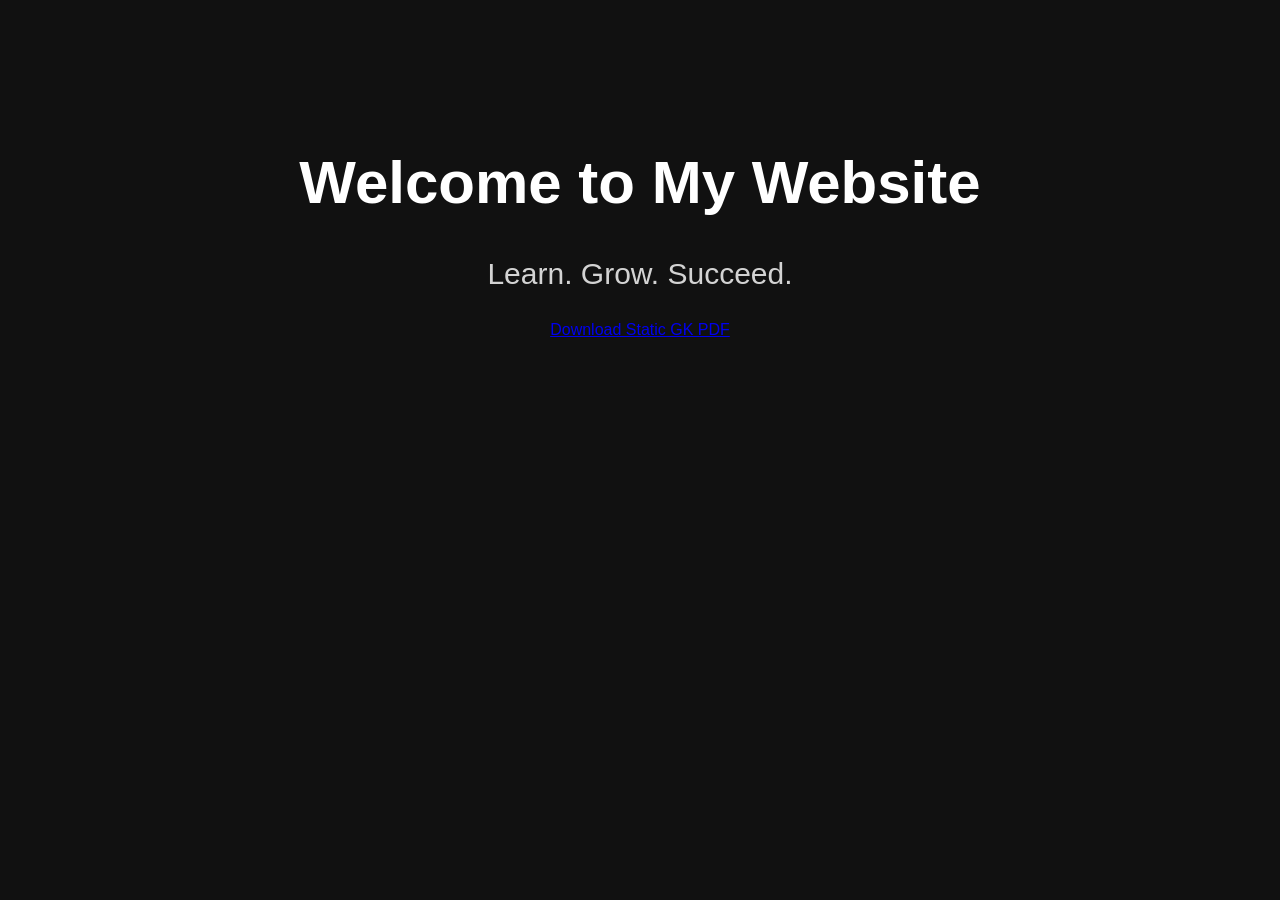
==== index.html @ 959d4a60 "Added PDF" ====
<!DOCTYPE html>
<html>

<head>

    <title>Ringreiso Website</title>
    <link rel="stylesheet" href="style.css">

</head>

<body>

    <h1>Welcome to My Website</h1>

    <p>Learn. Grow. Succeed.</p>
    <a href="Static_GK_for_Competitive_Exams.pdf" target="_blank">
Download Static GK PDF
</a>

</body>

</html>
---- style.css ----
body{
    background-color:#111;
    color:white;
    text-align:center;
    font-family:Arial;
    padding-top:100px;
}

h1{
    font-size:60px;
}

p{
    font-size:30px;
    color:lightgray;
}
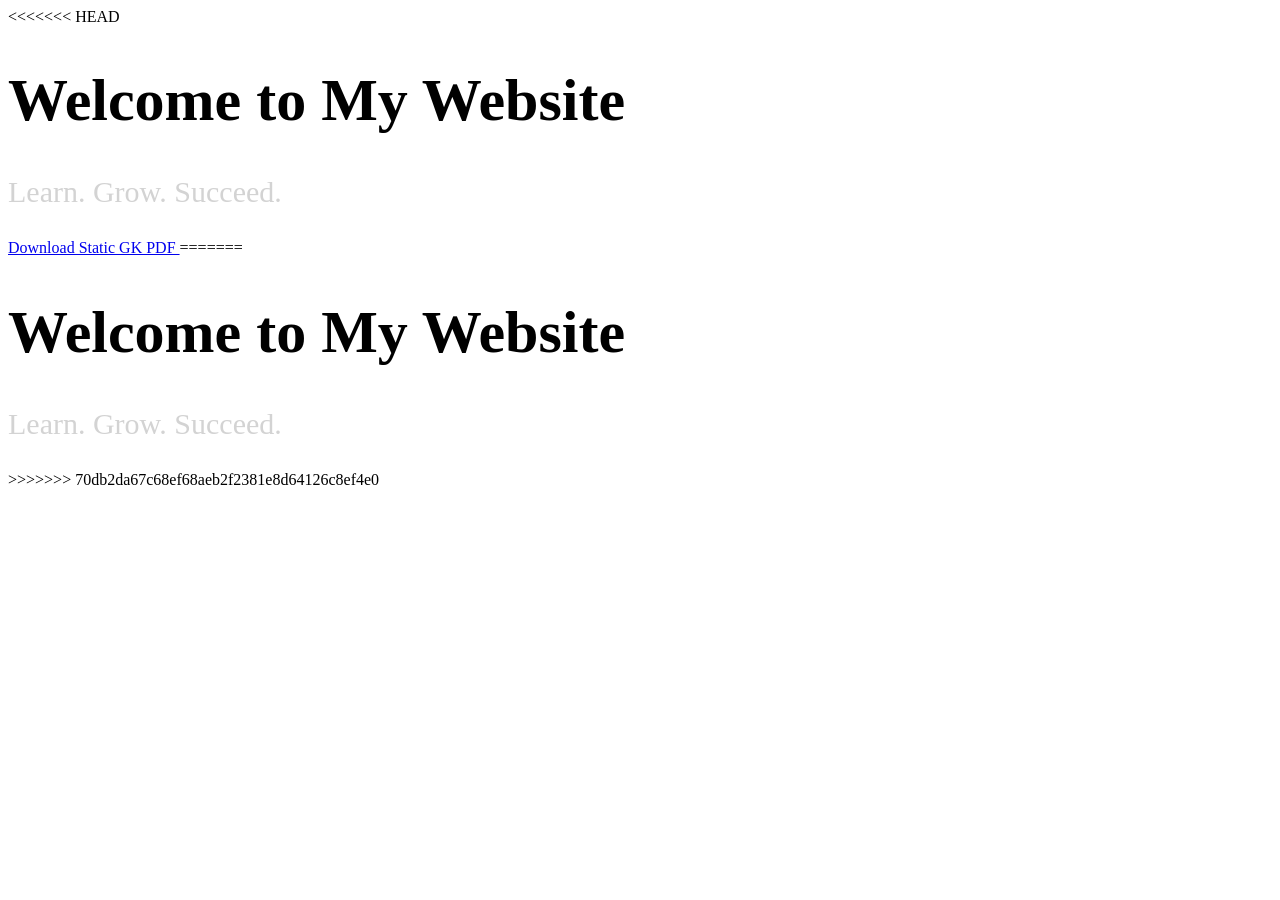
==== commit 011cdbe2: "Merged files" ====
--- a/index.html
+++ b/index.html
@@ -1,3 +1,4 @@
+<<<<<<< HEAD
 <!DOCTYPE html>
 <html>
 
@@ -19,4 +20,24 @@
 
 </body>
 
+=======
+<!DOCTYPE html>
+<html>
+
+<head>
+
+    <title>Ringreiso Website</title>
+    <link rel="stylesheet" href="style.css">
+
+</head>
+
+<body>
+
+    <h1>Welcome to My Website</h1>
+
+    <p>Learn. Grow. Succeed.</p>
+
+</body>
+
+>>>>>>> 70db2da67c68ef68aeb2f2381e8d64126c8ef4e0
 </html>
--- a/style.css
+++ b/style.css
@@ -1,3 +1,4 @@
+<<<<<<< HEAD
 body{
     background-color:#111;
     color:white;
@@ -13,4 +14,21 @@
 p{
     font-size:30px;
     color:lightgray;
+=======
+body{
+    background-color:#111;
+    color:white;
+    text-align:center;
+    font-family:Arial;
+    padding-top:100px;
+}
+
+h1{
+    font-size:60px;
+}
+
+p{
+    font-size:30px;
+    color:lightgray;
+>>>>>>> 70db2da67c68ef68aeb2f2381e8d64126c8ef4e0
 }
--- a/style.css
+++ b/style.css
@@ -1,3 +1,4 @@
+<<<<<<< HEAD
 body{
     background-color:#111;
     color:white;
@@ -13,4 +14,21 @@
 p{
     font-size:30px;
     color:lightgray;
+=======
+body{
+    background-color:#111;
+    color:white;
+    text-align:center;
+    font-family:Arial;
+    padding-top:100px;
+}
+
+h1{
+    font-size:60px;
+}
+
+p{
+    font-size:30px;
+    color:lightgray;
+>>>>>>> 70db2da67c68ef68aeb2f2381e8d64126c8ef4e0
 }
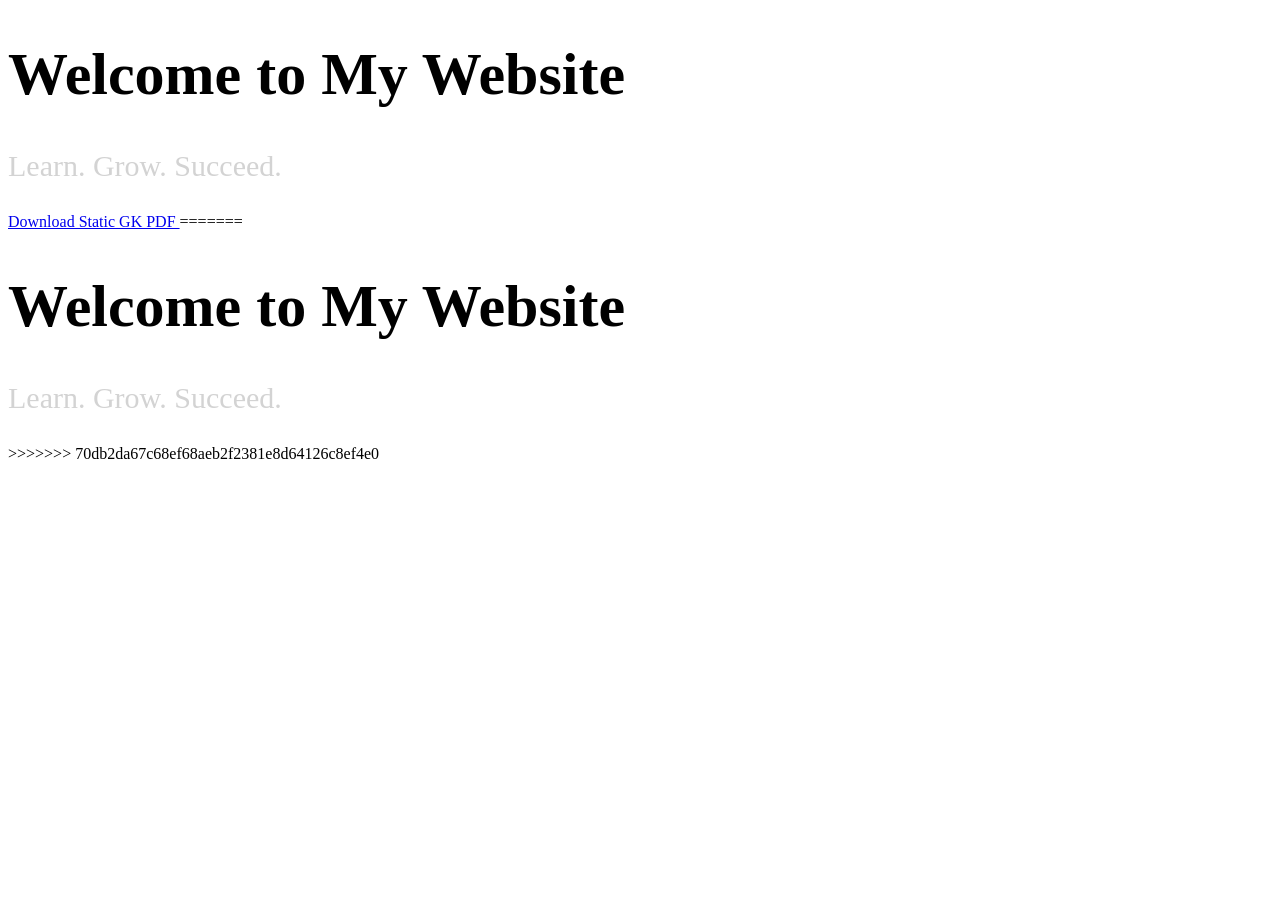
==== commit e2980ea5: "fixed website" ====
--- a/index.html
+++ b/index.html
@@ -1,4 +1,4 @@
-<<<<<<< HEAD
+
 <!DOCTYPE html>
 <html>
 
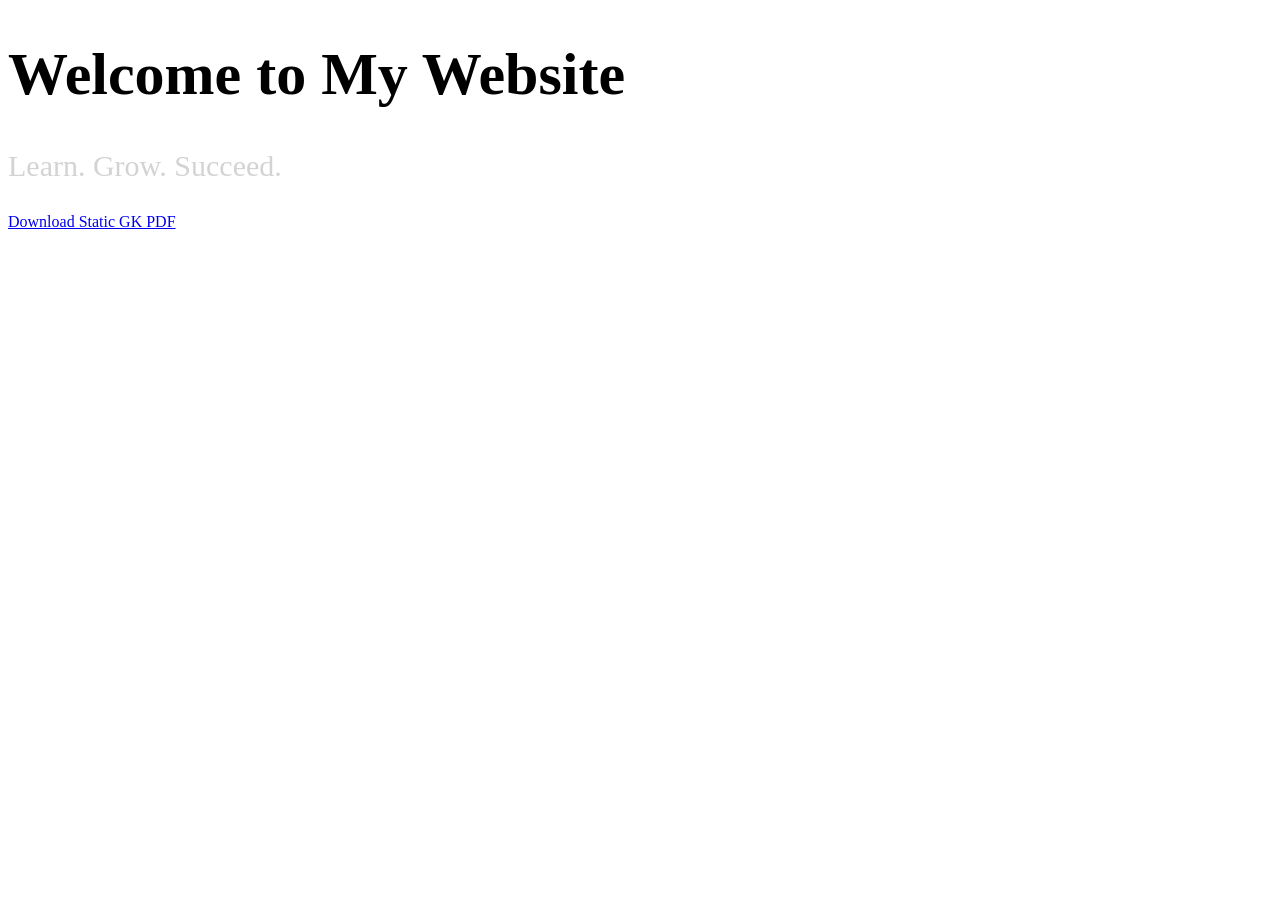
==== commit adc8de0b: "fixed website" ====
--- a/index.html
+++ b/index.html
@@ -19,25 +19,4 @@
 </a>
 
 </body>
-
-=======
-<!DOCTYPE html>
-<html>
-
-<head>
-
-    <title>Ringreiso Website</title>
-    <link rel="stylesheet" href="style.css">
-
-</head>
-
-<body>
-
-    <h1>Welcome to My Website</h1>
-
-    <p>Learn. Grow. Succeed.</p>
-
-</body>
-
->>>>>>> 70db2da67c68ef68aeb2f2381e8d64126c8ef4e0
 </html>
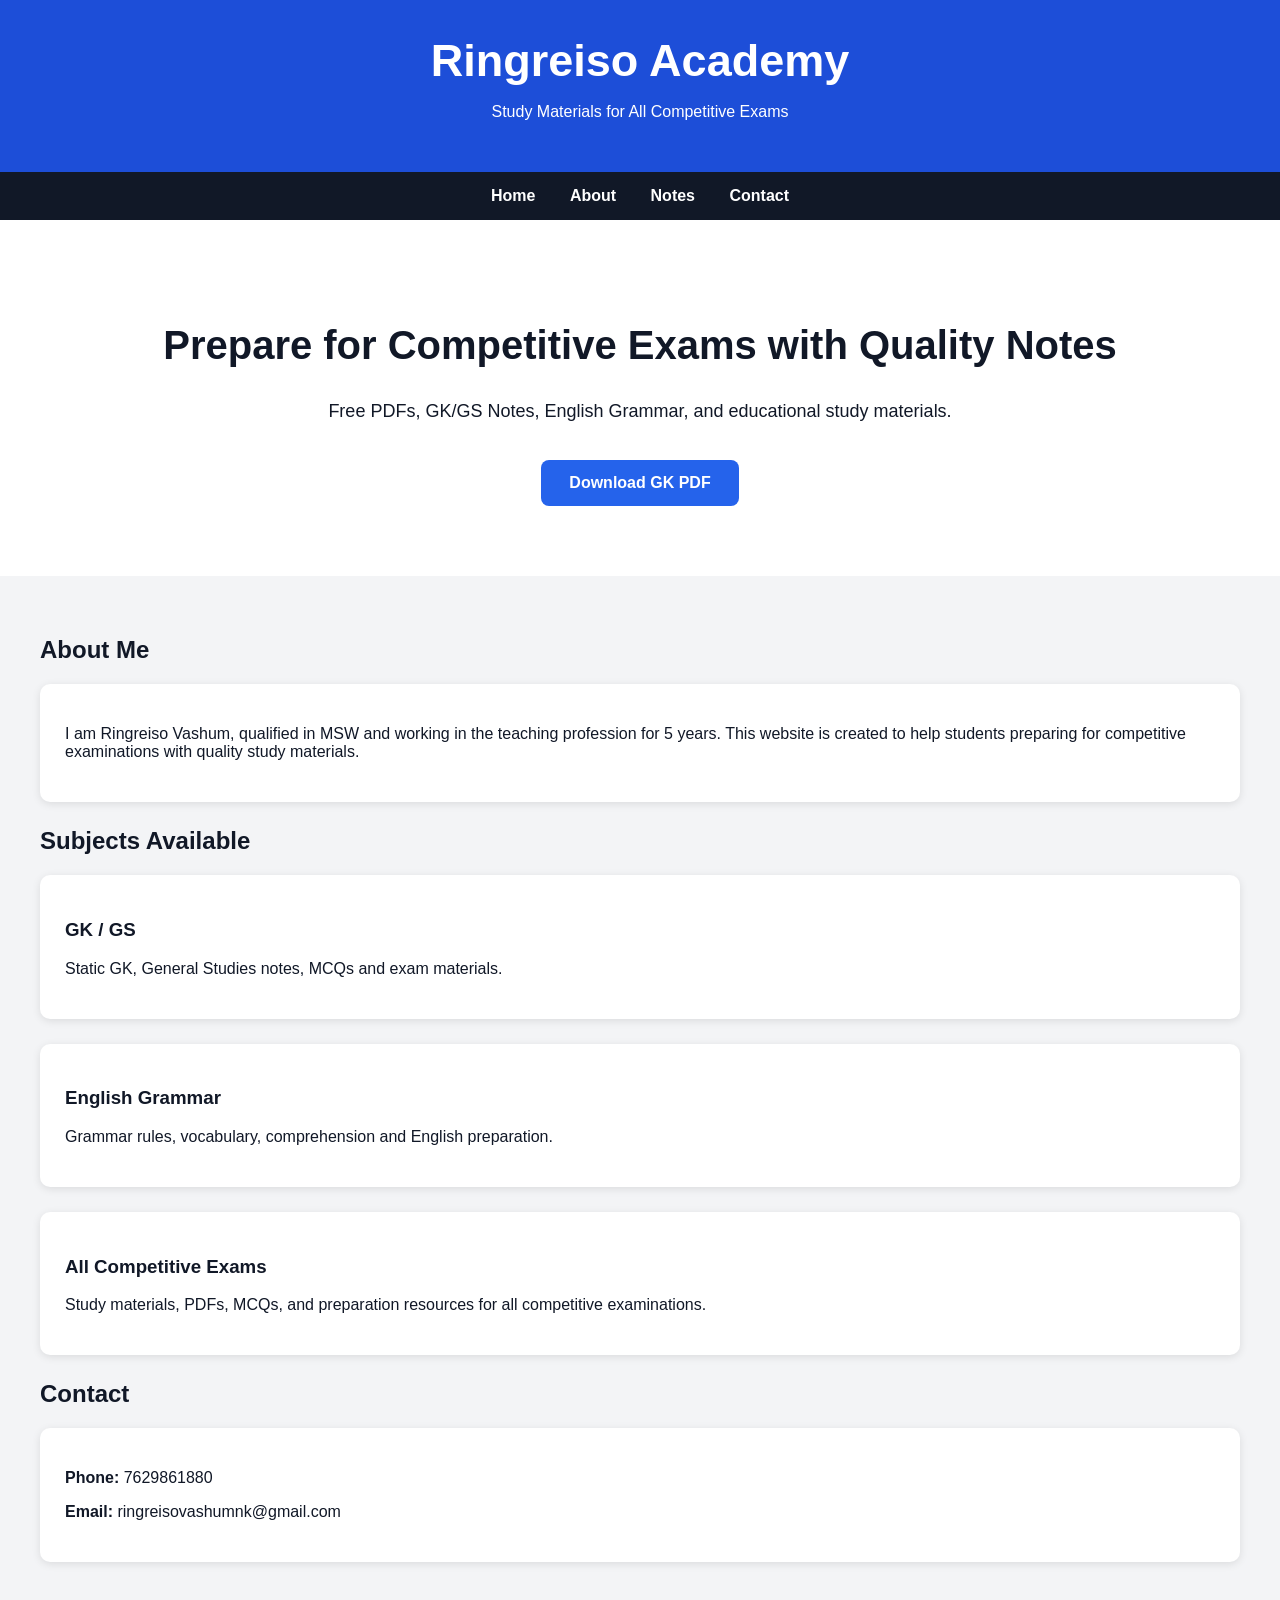
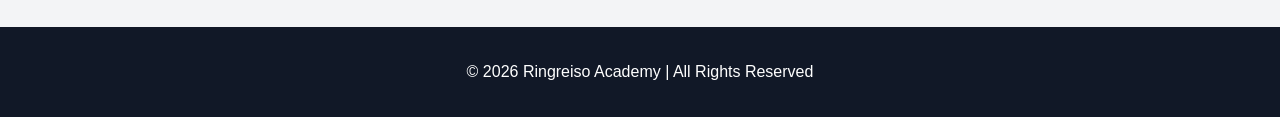
==== commit 45c92f67: "professional homepage" ====
--- a/index.html
+++ b/index.html
@@ -1,22 +1,92 @@
-
 <!DOCTYPE html>
-<html>
+<html lang="en">
 
 <head>
-
-    <title>Ringreiso Website</title>
+    <meta charset="UTF-8">
+    <meta name="viewport" content="width=device-width, initial-scale=1.0">
+    <title>Ringreiso Academy</title>
     <link rel="stylesheet" href="style.css">
-
 </head>
 
 <body>
 
-    <h1>Welcome to My Website</h1>
+    <header>
+        <h1>Ringreiso Academy</h1>
+        <p>Study Materials for All Competitive Exams</p>
+    </header>
 
-    <p>Learn. Grow. Succeed.</p>
-    <a href="Static_GK_for_Competitive_Exams.pdf" target="_blank">
-Download Static GK PDF
-</a>
+    <nav>
+        <a href="#">Home</a>
+        <a href="#">About</a>
+        <a href="#">Notes</a>
+        <a href="#">Contact</a>
+    </nav>
+
+    <section class="hero">
+        <h2>Prepare for Competitive Exams with Quality Notes</h2>
+
+        <p>
+            Free PDFs, GK/GS Notes, English Grammar,
+            and educational study materials.
+        </p>
+
+        <a class="btn" href="Static_GK_for_Competitive_Exams.pdf" target="_blank">
+            Download GK PDF
+        </a>
+    </section>
+
+    <section class="content">
+
+        <h2>About Me</h2>
+
+        <div class="card">
+            <p>
+                I am Ringreiso Vashum, qualified in MSW and
+                working in the teaching profession for 5 years.
+                This website is created to help students preparing
+                for competitive examinations with quality study materials.
+            </p>
+        </div>
+
+        <h2>Subjects Available</h2>
+
+        <div class="card">
+            <h3>GK / GS</h3>
+            <p>
+                Static GK, General Studies notes,
+                MCQs and exam materials.
+            </p>
+        </div>
+
+        <div class="card">
+            <h3>English Grammar</h3>
+            <p>
+                Grammar rules, vocabulary,
+                comprehension and English preparation.
+            </p>
+        </div>
+
+        <div class="card">
+            <h3>All Competitive Exams</h3>
+            <p>
+                Study materials, PDFs, MCQs,
+                and preparation resources for all competitive examinations.
+            </p>
+        </div>
+
+        <h2>Contact</h2>
+
+        <div class="card">
+            <p><strong>Phone:</strong> 7629861880</p>
+            <p><strong>Email:</strong> ringreisovashumnk@gmail.com</p>
+        </div>
+
+    </section>
+
+    <footer>
+        <p>© 2026 Ringreiso Academy | All Rights Reserved</p>
+    </footer>
 
 </body>
+
 </html>
--- a/style.css
+++ b/style.css
@@ -1,34 +1,75 @@
-<<<<<<< HEAD
-body{
-    background-color:#111;
-    color:white;
-    text-align:center;
-    font-family:Arial;
-    padding-top:100px;
+body {
+    margin: 0;
+    font-family: Arial, sans-serif;
+    background: #f3f4f6;
+    color: #111827;
 }
 
-h1{
-    font-size:60px;
+header {
+    background: #1d4ed8;
+    color: white;
+    text-align: center;
+    padding: 35px;
 }
 
-p{
-    font-size:30px;
-    color:lightgray;
-=======
-body{
-    background-color:#111;
-    color:white;
-    text-align:center;
-    font-family:Arial;
-    padding-top:100px;
+header h1 {
+    margin: 0;
+    font-size: 45px;
 }
 
-h1{
-    font-size:60px;
+nav {
+    background: #111827;
+    text-align: center;
+    padding: 15px;
 }
 
-p{
-    font-size:30px;
-    color:lightgray;
->>>>>>> 70db2da67c68ef68aeb2f2381e8d64126c8ef4e0
+nav a {
+    color: white;
+    text-decoration: none;
+    margin: 15px;
+    font-weight: bold;
+}
+
+.hero {
+    text-align: center;
+    background: white;
+    padding: 70px 20px;
+}
+
+.hero h2 {
+    font-size: 40px;
+}
+
+.hero p {
+    font-size: 18px;
+}
+
+.btn {
+    display: inline-block;
+    margin-top: 20px;
+    background: #2563eb;
+    color: white;
+    padding: 14px 28px;
+    text-decoration: none;
+    border-radius: 8px;
+    font-weight: bold;
+}
+
+.content {
+    padding: 40px;
+}
+
+.card {
+    background: white;
+    padding: 25px;
+    margin-bottom: 25px;
+    border-radius: 10px;
+    box-shadow: 0 2px 8px rgba(0,0,0,0.1);
+}
+
+footer {
+    background: #111827;
+    color: white;
+    text-align: center;
+    padding: 20px;
 }
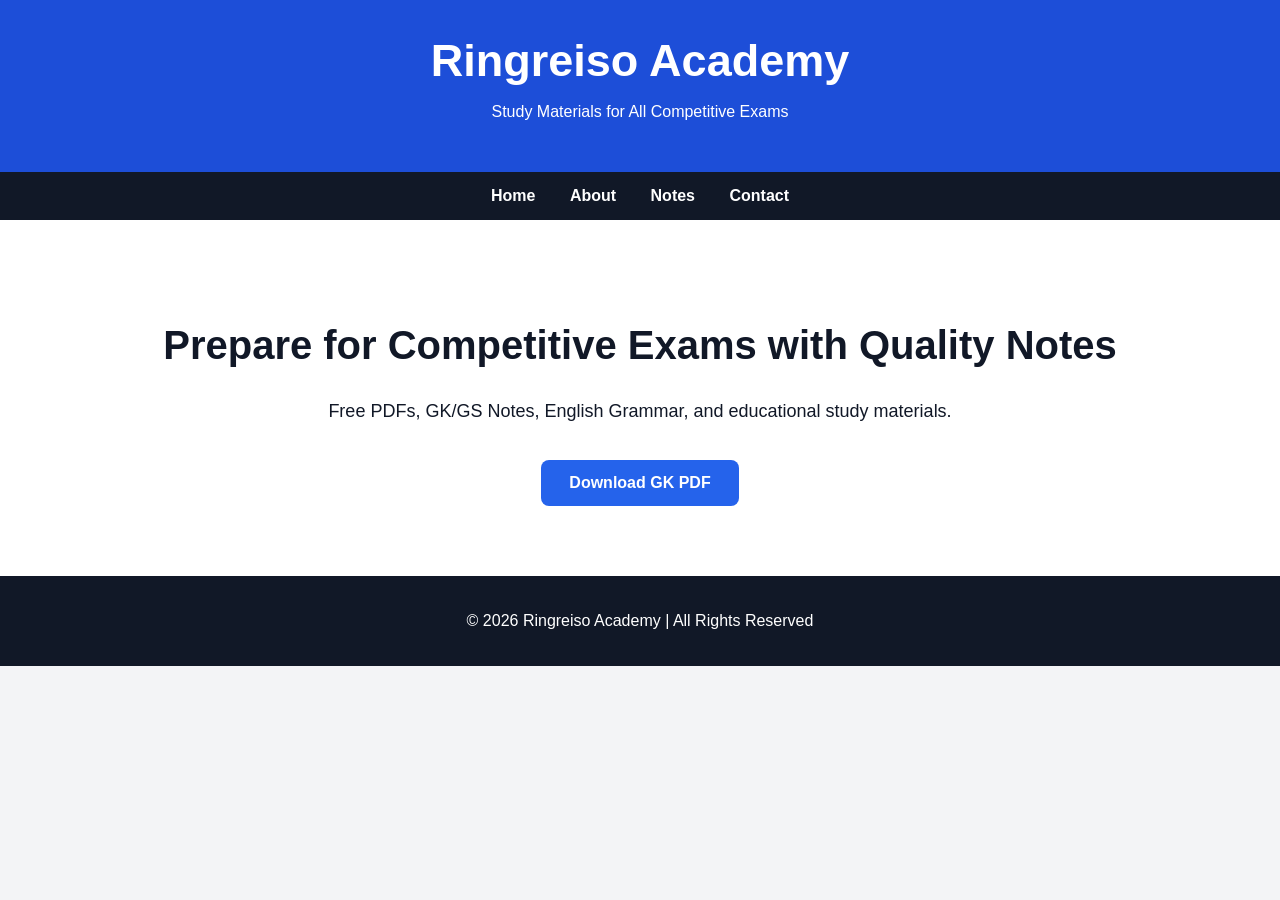
==== commit 35d49401: "Updated website sections" ====
--- a/index.html
+++ b/index.html
@@ -14,15 +14,14 @@
         <h1>Ringreiso Academy</h1>
         <p>Study Materials for All Competitive Exams</p>
     </header>
+<nav>
+    <a href="#home">Home</a>
+    <a href="#about">About</a>
+    <a href="#notes">Notes</a>
+    <a href="#contact">Contact</a>
+</nav>
 
-    <nav>
-        <a href="#">Home</a>
-        <a href="#">About</a>
-        <a href="#">Notes</a>
-        <a href="#">Contact</a>
-    </nav>
-
-    <section class="hero">
+    <section class="hero" id="home">
         <h2>Prepare for Competitive Exams with Quality Notes</h2>
 
         <p>
@@ -34,11 +33,8 @@
             Download GK PDF
         </a>
     </section>
-
-    <section class="content">
-
-        <h2>About Me</h2>
-
+        <section class="content" id="about">
+         <h2>About Me</h2>
         <div class="card">
             <p>
                 I am Ringreiso Vashum, qualified in MSW and
@@ -47,8 +43,10 @@
                 for competitive examinations with quality study materials.
             </p>
         </div>
+        </section>
+        <section class="content" id="notes">
 
-        <h2>Subjects Available</h2>
+<h2>Subjects Available</h2>
 
         <div class="card">
             <h3>GK / GS</h3>
@@ -73,14 +71,13 @@
                 and preparation resources for all competitive examinations.
             </p>
         </div>
-
-        <h2>Contact</h2>
-
+        </section>
+        <section class="content" id="contact">
+         <h2>Contact</h2>
         <div class="card">
             <p><strong>Phone:</strong> 7629861880</p>
             <p><strong>Email:</strong> ringreisovashumnk@gmail.com</p>
         </div>
-
     </section>
 
     <footer>
--- a/style.css
+++ b/style.css
@@ -72,4 +72,14 @@
     color: white;
     text-align: center;
     padding: 20px;
+}section {
+    display: none;
+}
+
+section:target {
+    display: block;
+}
+
+#home {
+    display: block;
 }
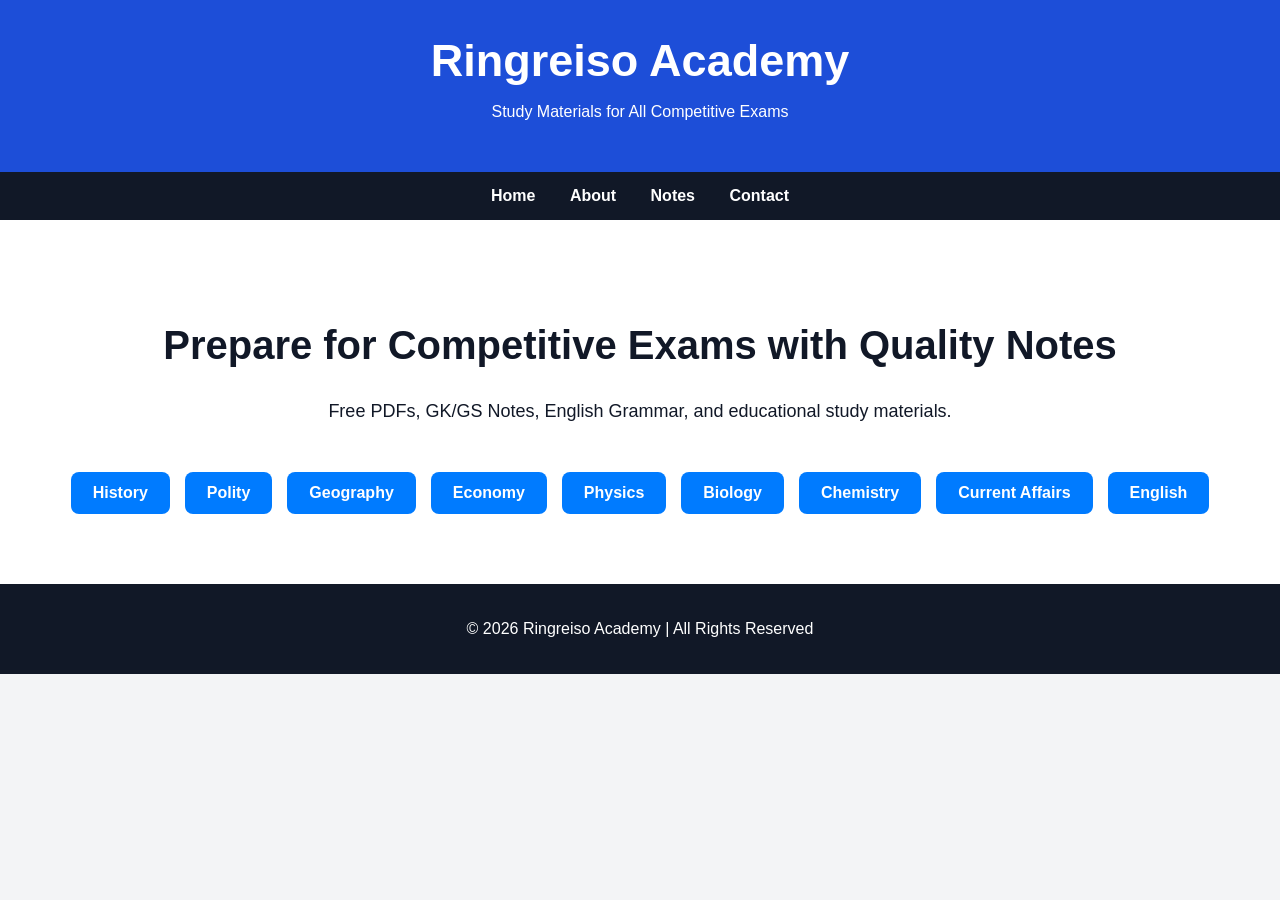
==== commit 7f6a689c: "Added subject dashboard" ====
--- a/index.html
+++ b/index.html
@@ -29,8 +29,27 @@
             and educational study materials.
         </p>
 
-        <a class="btn" href="Static_GK_for_Competitive_Exams.pdf" target="_blank">
-            Download GK PDF
+        <div class="subjects">
+
+<a class="btn" href="history.html">History</a>
+
+<a class="btn" href="polity.html">Polity</a>
+
+<a class="btn" href="geography.html">Geography</a>
+
+<a class="btn" href="economy.html">Economy</a>
+
+<a class="btn" href="physics.html">Physics</a>
+
+<a class="btn" href="biology.html">Biology</a>
+
+<a class="btn" href="chemistry.html">Chemistry</a>
+
+<a class="btn" href="current-affairs.html">Current Affairs</a>
+
+<a class="btn" href="english.html">English</a>
+
+</div>
         </a>
     </section>
         <section class="content" id="about">
--- a/style.css
+++ b/style.css
@@ -82,4 +82,19 @@
 
 #home {
     display: block;
+}.subjects {
+    display: flex;
+    flex-wrap: wrap;
+    justify-content: center;
+    gap: 15px;
+    margin-top: 30px;
+}
+
+.subjects .btn {
+    background: #007bff;
+    color: white;
+    padding: 12px 22px;
+    border-radius: 8px;
+    text-decoration: none;
+    font-weight: bold;
 }
